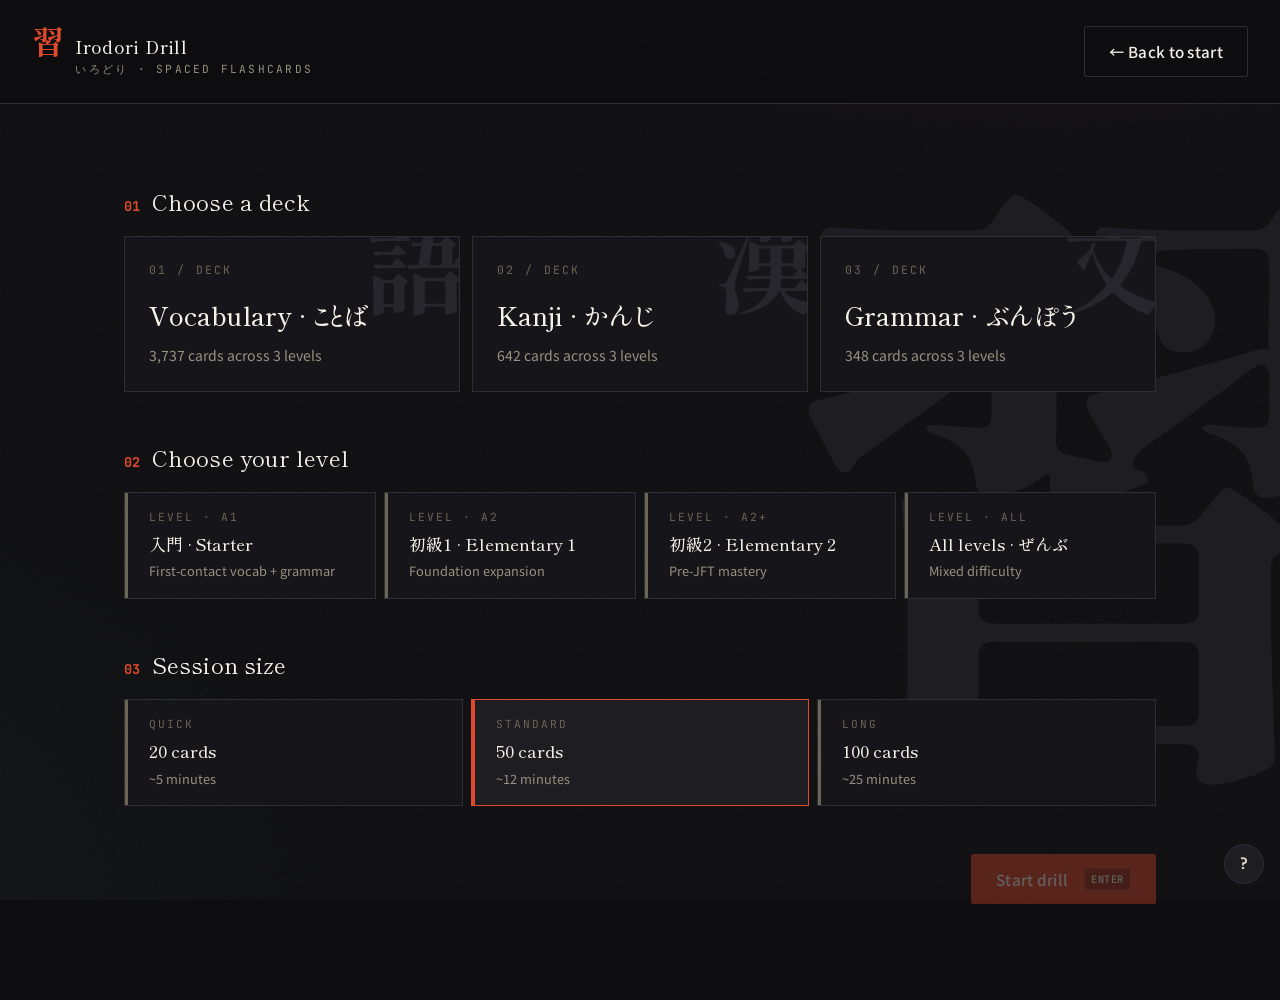
==== drill.html @ 87fb58bf "Initial JFT-Basic practice app 5 mock papers (300 questions) with timed exam mode, section drill, re" ====
<!doctype html>
<html lang="en">
<head>
  <meta charset="utf-8" />
  <meta name="viewport" content="width=device-width, initial-scale=1" />
  <title>Irodori Drill — JFT-Basic Practice</title>
  <link rel="stylesheet" href="css/styles.css" />
</head>
<body>
  <div class="hero-kanji" aria-hidden="true">習</div>

  <header class="site-header">
    <div class="brand">
      <span class="mark">習</span>
      <span>
        <div class="title">Irodori Drill</div>
        <div class="kana-sub">いろどり · Spaced flashcards</div>
      </span>
    </div>
    <div><a class="btn secondary" href="index.html">← Back to start</a></div>
  </header>

  <main>
    <div id="setup-view">
      <div class="step-label">
        <span class="num">01</span>
        <span class="text">Choose a deck</span>
      </div>
      <div class="mode-grid stagger" id="deck-grid"></div>

      <div class="step-label">
        <span class="num">02</span>
        <span class="text">Choose your level</span>
      </div>
      <div class="paper-picker stagger" id="level-picker">
        <button class="paper-card" data-level="starter">
          <div class="num">LEVEL · A1</div>
          <div class="name">入門 · Starter</div>
          <div class="meta">First-contact vocab + grammar</div>
        </button>
        <button class="paper-card" data-level="elementary-1">
          <div class="num">LEVEL · A2</div>
          <div class="name">初級1 · Elementary 1</div>
          <div class="meta">Foundation expansion</div>
        </button>
        <button class="paper-card" data-level="elementary-2">
          <div class="num">LEVEL · A2+</div>
          <div class="name">初級2 · Elementary 2</div>
          <div class="meta">Pre-JFT mastery</div>
        </button>
        <button class="paper-card" data-level="all">
          <div class="num">LEVEL · ALL</div>
          <div class="name">All levels · ぜんぶ</div>
          <div class="meta">Mixed difficulty</div>
        </button>
      </div>

      <div class="step-label">
        <span class="num">03</span>
        <span class="text">Session size</span>
      </div>
      <div class="paper-picker stagger" id="size-picker">
        <button class="paper-card" data-size="20">
          <div class="num">QUICK</div>
          <div class="name">20 cards</div>
          <div class="meta">~5 minutes</div>
        </button>
        <button class="paper-card selected" data-size="50">
          <div class="num">STANDARD</div>
          <div class="name">50 cards</div>
          <div class="meta">~12 minutes</div>
        </button>
        <button class="paper-card" data-size="100">
          <div class="num">LONG</div>
          <div class="name">100 cards</div>
          <div class="meta">~25 minutes</div>
        </button>
      </div>

      <div class="action-bar">
        <button class="btn" id="start-drill-btn" disabled>
          Start drill
          <span class="kbd">ENTER</span>
        </button>
      </div>
    </div>

    <div id="drill-view" class="hidden"></div>
    <div id="summary-view" class="hidden"></div>
  </main>

  <button class="help-toggle" id="help-toggle" aria-label="Keyboard shortcuts">?</button>
  <div class="help-panel" id="help-panel" role="dialog">
    <h4>Keyboard shortcuts</h4>
    <div class="row"><span>Flip card</span><span class="keys"><span class="kbd-chip">Space</span></span></div>
    <div class="row"><span>Mark known</span><span class="keys"><span class="kbd-chip">K</span><span class="kbd-chip">→</span></span></div>
    <div class="row"><span>Mark unknown</span><span class="keys"><span class="kbd-chip">J</span></span></div>
    <div class="row"><span>Replay reading</span><span class="keys"><span class="kbd-chip">R</span></span></div>
    <div class="row"><span>Exit drill</span><span class="keys"><span class="kbd-chip">Esc</span></span></div>
  </div>

  <div class="toast-host" id="toast-host"></div>

  <script type="module" src="js/drill.js"></script>
</body>
</html>
---- css/styles.css ----
/* ============================================================
   JFT-Basic Practice — Modern Japanese Editorial
   ============================================================
   Aesthetic: sumi-ink dark + vermilion (朱色) accent
   Display:   Shippori Mincho B1 — refined modern mincho
   Body:      Noto Sans JP — legible kana/kanji
   Numerals:  JetBrains Mono — tabular figures for timer/score
   ============================================================ */

@import url("https://fonts.googleapis.com/css2?family=Shippori+Mincho+B1:wght@400;500;700;800&family=Noto+Sans+JP:wght@300;400;500;700&family=JetBrains+Mono:wght@400;500;700&display=swap");

/* ---------- design tokens ---------- */
:root {
  /* sumi ink palette */
  --ink-0: #0e0e10;
  --ink-1: #16161a;
  --ink-2: #1d1d22;
  --ink-3: #26262c;
  --ink-4: #34343c;
  --rule:  #2e2e35;

  /* washi (text-on-dark) */
  --paper-0: #f5f1e8;
  --paper-1: #d8d2c4;
  --paper-2: #98917f;
  --paper-3: #6b6557;

  /* one accent — shu-iro (vermilion, like a torii or hanko stamp) */
  --shu:        #e04a2c;
  --shu-dim:    #b03720;
  --shu-glow:   rgba(224, 74, 44, 0.18);

  /* secondary spectrum (kept muted — these are SECTION colors, not loud) */
  --sec-1: #d4a847;   /* kihada yellow — Script & Vocabulary */
  --sec-2: #6ba4c4;   /* hanada blue — Conversation & Expression */
  --sec-3: #c47b6b;   /* asagi pink — Listening */
  --sec-4: #8aab6f;   /* matcha — Reading */

  /* semantic */
  --ok:    #8aab6f;
  --warn:  #d4a847;
  --bad:   #e04a2c;

  /* spacing scale (8-pt grid) */
  --s-1: 4px;
  --s-2: 8px;
  --s-3: 12px;
  --s-4: 16px;
  --s-5: 24px;
  --s-6: 32px;
  --s-7: 48px;
  --s-8: 64px;
  --s-9: 96px;

  /* radii — kept tight, almost zero, with one playful exception */
  --r-0: 0;
  --r-1: 2px;
  --r-2: 6px;
  --r-pill: 999px;

  /* shadows */
  --sh-1: 0 1px 0 rgba(0,0,0,0.5), 0 4px 24px rgba(0,0,0,0.35);
  --sh-2: 0 1px 0 rgba(0,0,0,0.5), 0 12px 40px rgba(0,0,0,0.55);

  /* motion */
  --ease: cubic-bezier(0.2, 0.7, 0.2, 1);
  --t-fast: 120ms;
  --t-med:  280ms;
  --t-slow: 600ms;

  /* containers */
  --maxw: 1080px;
}

/* ---------- reset ---------- */
*, *::before, *::after { box-sizing: border-box; }
html, body { margin: 0; padding: 0; }
button { font: inherit; color: inherit; background: none; border: none; cursor: pointer; }
a { color: inherit; text-decoration: none; }

::selection { background: var(--shu); color: var(--ink-0); }

/* ---------- base typography ---------- */
html {
  font-size: 16px;
  -webkit-font-smoothing: antialiased;
  text-rendering: optimizeLegibility;
}

body {
  min-height: 100vh;
  font-family: "Noto Sans JP", system-ui, -apple-system, sans-serif;
  font-weight: 400;
  font-feature-settings: "palt" 1;     /* proportional kerning for kana */
  color: var(--paper-0);
  background: var(--ink-0);
  background-image:
    radial-gradient(1200px 600px at 80% -200px, rgba(224, 74, 44, 0.08), transparent 60%),
    radial-gradient(900px 700px at -200px 100%, rgba(107, 164, 196, 0.05), transparent 60%);
  background-attachment: fixed;
  letter-spacing: 0.005em;
  line-height: 1.6;
  display: flex;
  flex-direction: column;
}

/* paper-grain noise layer — sets atmosphere without being noisy */
body::before {
  content: "";
  position: fixed;
  inset: 0;
  pointer-events: none;
  z-index: 0;
  opacity: 0.045;
  background-image: url("data:image/svg+xml;utf8,<svg xmlns='http://www.w3.org/2000/svg' width='160' height='160'><filter id='n'><feTurbulence type='fractalNoise' baseFrequency='0.85' numOctaves='2' stitchTiles='stitch'/></filter><rect width='100%25' height='100%25' filter='url(%23n)'/></svg>");
}

h1, h2, h3, h4 {
  font-family: "Shippori Mincho B1", "Noto Serif JP", serif;
  font-weight: 700;
  letter-spacing: -0.01em;
  line-height: 1.15;
  margin: 0;
}

h1 { font-size: clamp(1.6rem, 2.2vw + 1rem, 2.6rem); }
h2 { font-size: clamp(1.25rem, 0.8vw + 1rem, 1.7rem); font-weight: 500; }
h3 { font-size: 1.15rem; font-weight: 500; }

p { margin: 0 0 var(--s-3); }

.kana, .ja {
  font-family: "Shippori Mincho B1", "Noto Serif JP", serif;
}

.mono { font-family: "JetBrains Mono", ui-monospace, monospace; }

.kicker {
  font-family: "JetBrains Mono", monospace;
  font-size: 0.72rem;
  letter-spacing: 0.24em;
  text-transform: uppercase;
  color: var(--paper-2);
}

.muted { color: var(--paper-2); }
.center { text-align: center; }

/* ============================================================
   LAYOUT — header + main
   ============================================================ */

main {
  flex: 1;
  position: relative;
  z-index: 1;
  width: 100%;
  max-width: var(--maxw);
  margin: 0 auto;
  padding: var(--s-6) var(--s-5) var(--s-9);
}

.site-header {
  position: relative;
  z-index: 2;
  padding: var(--s-5) var(--s-6);
  display: flex;
  align-items: center;
  justify-content: space-between;
  gap: var(--s-5);
  flex-wrap: wrap;
  border-bottom: 1px solid var(--rule);
  background: rgba(14, 14, 16, 0.85);
  backdrop-filter: blur(12px);
  -webkit-backdrop-filter: blur(12px);
}

.site-header .brand {
  display: flex;
  align-items: baseline;
  gap: var(--s-3);
}

.site-header .brand .mark {
  font-family: "Shippori Mincho B1", serif;
  font-size: 2rem;
  font-weight: 800;
  color: var(--shu);
  line-height: 1;
  letter-spacing: -0.02em;
}

.site-header .brand .title {
  font-family: "Shippori Mincho B1", serif;
  font-size: 1.1rem;
  font-weight: 500;
  letter-spacing: 0.02em;
}

.site-header .brand .kana-sub {
  font-family: "JetBrains Mono", monospace;
  font-size: 0.7rem;
  letter-spacing: 0.2em;
  color: var(--paper-2);
  text-transform: uppercase;
}

/* hero kanji — decorative anchor floating top-right of pages */
.hero-kanji {
  position: fixed;
  font-family: "Shippori Mincho B1", serif;
  font-weight: 800;
  font-size: clamp(20rem, 50vw, 42rem);
  line-height: 0.85;
  color: var(--ink-2);
  user-select: none;
  pointer-events: none;
  top: 50%;
  right: -8%;
  transform: translateY(-50%);
  z-index: 0;
  letter-spacing: -0.04em;
}

/* ============================================================
   LANDING PAGE
   ============================================================ */

.intro {
  border-top: 1px solid var(--rule);
  border-bottom: 1px solid var(--rule);
  padding: var(--s-7) 0;
  margin-bottom: var(--s-7);
  display: grid;
  grid-template-columns: 1fr 2fr;
  gap: var(--s-6);
  align-items: end;
}
@media (max-width: 720px) {
  .intro { grid-template-columns: 1fr; }
}

.intro .lead-kana {
  font-family: "Shippori Mincho B1", serif;
  font-weight: 800;
  font-size: clamp(3rem, 6vw, 5rem);
  line-height: 0.9;
  color: var(--paper-0);
}
.intro .lead-kana em {
  display: block;
  color: var(--shu);
  font-style: normal;
  font-size: 0.45em;
  font-weight: 500;
  margin-top: var(--s-3);
  letter-spacing: 0.08em;
}

.intro .lead-copy p {
  font-size: 1.05rem;
  color: var(--paper-1);
  max-width: 52ch;
}
.intro .lead-copy ul {
  list-style: none;
  padding: 0;
  margin: var(--s-4) 0 0;
  display: grid;
  gap: var(--s-2);
  font-size: 0.95rem;
  color: var(--paper-2);
}
.intro .lead-copy ul li::before {
  content: "—";
  color: var(--shu);
  margin-right: var(--s-2);
}

.step-label {
  display: flex;
  align-items: baseline;
  gap: var(--s-3);
  margin: var(--s-7) 0 var(--s-4);
}
.step-label .num {
  font-family: "JetBrains Mono", monospace;
  font-size: 0.85rem;
  font-weight: 700;
  color: var(--shu);
}
.step-label .text {
  font-family: "Shippori Mincho B1", serif;
  font-size: 1.4rem;
}

.mode-grid {
  display: grid;
  grid-template-columns: repeat(auto-fit, minmax(240px, 1fr));
  gap: var(--s-3);
}
.mode-card {
  position: relative;
  text-align: left;
  padding: var(--s-5);
  background: var(--ink-1);
  border: 1px solid var(--rule);
  display: flex;
  flex-direction: column;
  gap: var(--s-2);
  transition: transform var(--t-fast) var(--ease),
              border-color var(--t-fast) var(--ease),
              background var(--t-fast) var(--ease);
  overflow: hidden;
}
.mode-card::before {
  content: attr(data-kanji);
  position: absolute;
  right: -10px;
  top: -28px;
  font-family: "Shippori Mincho B1", serif;
  font-weight: 800;
  font-size: 6.5rem;
  color: var(--ink-3);
  line-height: 1;
  user-select: none;
  transition: color var(--t-med) var(--ease), transform var(--t-med) var(--ease);
  pointer-events: none;
}
.mode-card:hover {
  border-color: var(--paper-3);
  transform: translateY(-2px);
}
.mode-card:hover::before { color: var(--shu-dim); transform: translate(-4px, 4px); }
.mode-card.selected {
  border-color: var(--shu);
  background: linear-gradient(180deg, rgba(224,74,44,0.12), transparent 60%), var(--ink-1);
}
.mode-card.selected::before { color: var(--shu); }
.mode-card .num {
  font-family: "JetBrains Mono", monospace;
  font-size: 0.72rem;
  letter-spacing: 0.2em;
  color: var(--paper-3);
}
.mode-card .label {
  font-family: "Shippori Mincho B1", serif;
  font-size: 1.6rem;
  font-weight: 500;
  margin-top: var(--s-2);
  z-index: 1;
}
.mode-card .desc {
  font-size: 0.88rem;
  color: var(--paper-2);
  z-index: 1;
  position: relative;
}

.paper-picker {
  display: grid;
  grid-template-columns: repeat(auto-fit, minmax(150px, 1fr));
  gap: var(--s-2);
}
.paper-card {
  position: relative;
  padding: var(--s-4) var(--s-4) var(--s-4) var(--s-5);
  background: var(--ink-1);
  border: 1px solid var(--rule);
  text-align: left;
  display: flex;
  flex-direction: column;
  gap: var(--s-1);
  transition: border-color var(--t-fast) var(--ease), background var(--t-fast) var(--ease);
}
.paper-card::before {
  content: "";
  position: absolute;
  left: 0; top: 0; bottom: 0;
  width: 3px;
  background: var(--paper-3);
  transition: background var(--t-fast) var(--ease);
}
.paper-card:hover { border-color: var(--paper-3); }
.paper-card:hover::before { background: var(--shu-dim); }
.paper-card.selected {
  border-color: var(--shu);
  background: var(--ink-2);
}
.paper-card.selected::before { background: var(--shu); }
.paper-card .num {
  font-family: "JetBrains Mono", monospace;
  font-size: 0.7rem;
  letter-spacing: 0.18em;
  color: var(--paper-3);
}
.paper-card .name {
  font-family: "Shippori Mincho B1", serif;
  font-size: 1.05rem;
  font-weight: 500;
  color: var(--paper-0);
}
.paper-card .meta {
  font-size: 0.8rem;
  color: var(--paper-2);
}

.action-bar {
  display: flex;
  gap: var(--s-3);
  margin-top: var(--s-7);
  justify-content: flex-end;
  flex-wrap: wrap;
  align-items: center;
}

/* ============================================================
   BUTTONS
   ============================================================ */

.btn {
  --bg: var(--shu);
  --fg: var(--paper-0);
  --bd: var(--shu);
  display: inline-flex;
  align-items: center;
  gap: var(--s-2);
  padding: var(--s-3) var(--s-5);
  background: var(--bg);
  color: var(--fg);
  border: 1px solid var(--bd);
  border-radius: var(--r-1);
  font-family: "Noto Sans JP", sans-serif;
  font-weight: 500;
  font-size: 0.95rem;
  letter-spacing: 0.02em;
  cursor: pointer;
  transition: transform var(--t-fast) var(--ease),
              background var(--t-fast) var(--ease),
              border-color var(--t-fast) var(--ease),
              box-shadow var(--t-fast) var(--ease);
  position: relative;
}
.btn:hover:not(:disabled) {
  transform: translateY(-1px);
  box-shadow: 0 0 0 4px var(--shu-glow);
}
.btn:active:not(:disabled) { transform: translateY(0); }
.btn:disabled {
  opacity: 0.35;
  cursor: not-allowed;
  transform: none;
  box-shadow: none;
}
.btn.secondary {
  --bg: transparent;
  --fg: var(--paper-0);
  --bd: var(--rule);
}
.btn.secondary:hover:not(:disabled) {
  --bd: var(--paper-1);
  background: var(--ink-2);
  box-shadow: none;
}
.btn.danger { --bg: var(--shu); --bd: var(--shu); }
.btn.ghost {
  --bg: transparent;
  --fg: var(--paper-2);
  --bd: transparent;
  padding: var(--s-2) var(--s-3);
}
.btn.ghost:hover:not(:disabled) { --fg: var(--paper-0); background: var(--ink-2); box-shadow: none; }

.btn .kbd {
  display: inline-flex;
  align-items: center;
  justify-content: center;
  font-family: "JetBrains Mono", monospace;
  font-size: 0.65rem;
  font-weight: 600;
  padding: 2px 6px;
  margin-left: var(--s-2);
  background: rgba(0,0,0,0.25);
  border: 1px solid rgba(255,255,255,0.12);
  border-radius: 3px;
  letter-spacing: 0.05em;
}

/* keyboard hint chip (standalone) */
.kbd-chip {
  display: inline-flex;
  align-items: center;
  justify-content: center;
  font-family: "JetBrains Mono", monospace;
  font-size: 0.7rem;
  font-weight: 600;
  min-width: 22px;
  padding: 2px 6px;
  background: var(--ink-2);
  border: 1px solid var(--rule);
  border-bottom-width: 2px;
  border-radius: 3px;
  color: var(--paper-1);
  letter-spacing: 0.05em;
}

/* focus rings */
:focus-visible {
  outline: 2px solid var(--shu);
  outline-offset: 3px;
}

/* ============================================================
   EXAM TOOLBAR + TIMER
   ============================================================ */

.exam-toolbar {
  position: sticky;
  top: 0;
  z-index: 50;
  padding: var(--s-3) var(--s-5);
  display: grid;
  grid-template-columns: auto 1fr auto auto;
  gap: var(--s-4);
  align-items: center;
  background: rgba(14,14,16,0.92);
  border-bottom: 1px solid var(--rule);
  backdrop-filter: blur(12px);
  -webkit-backdrop-filter: blur(12px);
}
.exam-toolbar .title {
  font-family: "Shippori Mincho B1", serif;
  font-size: 1.05rem;
  font-weight: 500;
  color: var(--paper-1);
}
.exam-toolbar .exit-link {
  display: inline-flex;
  align-items: center;
  gap: var(--s-2);
  padding: var(--s-2) var(--s-3);
  font-size: 0.85rem;
  color: var(--paper-2);
  border-radius: var(--r-1);
  transition: color var(--t-fast) var(--ease), background var(--t-fast) var(--ease);
}
.exam-toolbar .exit-link:hover { color: var(--paper-0); background: var(--ink-2); }

.timer {
  font-family: "JetBrains Mono", monospace;
  font-size: 1.8rem;
  font-weight: 700;
  letter-spacing: 0.04em;
  font-variant-numeric: tabular-nums;
  color: var(--paper-0);
  padding: var(--s-2) var(--s-4);
  background: var(--ink-1);
  border: 1px solid var(--rule);
  border-radius: var(--r-1);
  position: relative;
  transition: color var(--t-med) var(--ease), border-color var(--t-med) var(--ease), background var(--t-med) var(--ease);
}
.timer::before {
  content: "";
  position: absolute;
  inset: -1px;
  border-radius: var(--r-1);
  pointer-events: none;
  opacity: 0;
  box-shadow: 0 0 0 4px var(--shu-glow);
  transition: opacity var(--t-med) var(--ease);
}
.timer.warning {
  color: var(--warn);
  border-color: var(--warn);
  background: rgba(212, 168, 71, 0.07);
}
.timer.danger {
  color: var(--shu);
  border-color: var(--shu);
  background: rgba(224, 74, 44, 0.08);
  animation: pulse 1.4s ease-in-out infinite;
}
.timer.danger::before { opacity: 1; }
@keyframes pulse {
  0%, 100% { box-shadow: 0 0 0 0 var(--shu-glow); }
  50%      { box-shadow: 0 0 0 8px transparent; }
}

/* ============================================================
   QUESTION GRID (NAV)
   ============================================================ */

.qgrid-wrap {
  margin: var(--s-5) 0 var(--s-6);
  padding: var(--s-4);
  background: var(--ink-1);
  border: 1px solid var(--rule);
  border-radius: var(--r-1);
}
.qgrid-meta {
  display: flex;
  justify-content: space-between;
  align-items: center;
  margin-bottom: var(--s-3);
  font-family: "JetBrains Mono", monospace;
  font-size: 0.72rem;
  letter-spacing: 0.16em;
  text-transform: uppercase;
  color: var(--paper-3);
}
.qgrid-meta .legend {
  display: flex;
  gap: var(--s-3);
  font-size: 0.7rem;
}
.qgrid-meta .legend span { display: inline-flex; align-items: center; gap: 4px; }
.qgrid-meta .legend .dot {
  width: 8px; height: 8px; border-radius: 50%;
  display: inline-block;
  background: var(--paper-3);
}
.qgrid-meta .legend .dot.answered { background: var(--ok); }
.qgrid-meta .legend .dot.flagged  { background: var(--warn); }

.qgrid {
  display: grid;
  grid-template-columns: repeat(15, 1fr);
  gap: 4px;
}
@media (max-width: 700px) {
  .qgrid { grid-template-columns: repeat(10, 1fr); }
}
.qgrid button {
  aspect-ratio: 1 / 1;
  background: var(--ink-3);
  border: 1px solid transparent;
  font-family: "JetBrains Mono", monospace;
  font-size: 0.75rem;
  font-weight: 500;
  color: var(--paper-2);
  padding: 0;
  position: relative;
  transition: transform var(--t-fast) var(--ease),
              background var(--t-fast) var(--ease),
              color var(--t-fast) var(--ease),
              border-color var(--t-fast) var(--ease);
}
.qgrid button:hover {
  background: var(--ink-4);
  color: var(--paper-0);
  transform: scale(1.08);
  z-index: 2;
}
.qgrid button.answered {
  background: rgba(138, 171, 111, 0.18);
  color: var(--ok);
}
.qgrid button.answered::after {
  content: "";
  position: absolute;
  bottom: 3px; left: 50%;
  transform: translateX(-50%);
  width: 12px; height: 1px;
  background: var(--ok);
}
.qgrid button.flagged::before {
  content: "";
  position: absolute;
  top: 2px; right: 2px;
  width: 0; height: 0;
  border-left: 6px solid transparent;
  border-bottom: 6px solid var(--warn);
}
.qgrid button.current {
  background: var(--shu);
  color: var(--paper-0);
  z-index: 1;
}
.qgrid button.current::after {
  content: "";
  position: absolute;
  inset: -3px;
  border: 1px solid var(--shu);
  pointer-events: none;
}

/* ============================================================
   QUESTION CARD
   ============================================================ */

.question-card {
  position: relative;
  margin-top: var(--s-5);
  padding: var(--s-6) var(--s-6) var(--s-7);
  background: var(--ink-1);
  border: 1px solid var(--rule);
  border-radius: var(--r-1);
}
.question-card::before {
  /* subtle accent edge */
  content: "";
  position: absolute;
  left: 0; top: 0; bottom: 0;
  width: 3px;
  background: var(--shu);
}

.q-header {
  display: flex;
  align-items: baseline;
  gap: var(--s-4);
  margin-bottom: var(--s-5);
  padding-bottom: var(--s-4);
  border-bottom: 1px solid var(--rule);
  flex-wrap: wrap;
}
.q-header .q-number {
  font-family: "Shippori Mincho B1", serif;
  font-size: 2.6rem;
  font-weight: 800;
  line-height: 1;
  color: var(--paper-0);
}
.q-header .q-number .total {
  font-size: 1rem;
  color: var(--paper-3);
  font-weight: 400;
  margin-left: var(--s-2);
}

.section-chip {
  display: inline-flex;
  align-items: center;
  gap: var(--s-2);
  padding: 4px var(--s-3);
  border-radius: var(--r-pill);
  font-family: "JetBrains Mono", monospace;
  font-size: 0.7rem;
  letter-spacing: 0.16em;
  text-transform: uppercase;
  border: 1px solid currentColor;
}
.section-chip.script-vocab { color: var(--sec-1); }
.section-chip.convo-expr   { color: var(--sec-2); }
.section-chip.listening    { color: var(--sec-3); }
.section-chip.reading      { color: var(--sec-4); }
.section-chip .ja-label {
  font-family: "Shippori Mincho B1", serif;
  font-size: 0.85rem;
  letter-spacing: 0.02em;
  text-transform: none;
  margin-left: var(--s-1);
  color: inherit;
  opacity: 0.78;
}

.context-block {
  background: var(--ink-2);
  border-left: 3px solid var(--paper-3);
  padding: var(--s-4) var(--s-5);
  margin: var(--s-4) 0;
  white-space: pre-wrap;
  font-family: "Shippori Mincho B1", serif;
  font-size: 1rem;
  line-height: 1.85;
  color: var(--paper-1);
  border-radius: 0 var(--r-1) var(--r-1) 0;
}

.audio-controls {
  display: flex;
  gap: var(--s-4);
  align-items: center;
  background: linear-gradient(135deg, var(--ink-2), var(--ink-1));
  border: 1px solid var(--rule);
  border-left: 3px solid var(--sec-3);
  padding: var(--s-4) var(--s-5);
  margin: var(--s-4) 0;
  border-radius: 0 var(--r-1) var(--r-1) 0;
}
.audio-controls .audio-label {
  font-size: 0.88rem;
  color: var(--paper-2);
  flex: 1;
  line-height: 1.4;
}
.audio-controls .audio-label strong { color: var(--paper-0); }

.prompt {
  font-family: "Shippori Mincho B1", serif;
  font-size: 1.35rem;
  line-height: 1.6;
  color: var(--paper-0);
  margin: var(--s-5) 0 var(--s-6);
  white-space: pre-wrap;
  letter-spacing: 0.01em;
}

/* ---------- options ---------- */
.options {
  display: flex;
  flex-direction: column;
  gap: var(--s-2);
}
.option {
  display: grid;
  grid-template-columns: auto auto 1fr;
  align-items: center;
  gap: var(--s-4);
  padding: var(--s-4) var(--s-5);
  background: var(--ink-2);
  border: 1px solid var(--rule);
  border-radius: var(--r-1);
  cursor: pointer;
  transition: transform var(--t-fast) var(--ease),
              background var(--t-fast) var(--ease),
              border-color var(--t-fast) var(--ease);
  position: relative;
  overflow: hidden;
  font-size: 1.02rem;
  line-height: 1.5;
}
.option:hover {
  border-color: var(--paper-3);
  background: var(--ink-3);
  transform: translateX(2px);
}
.option .letter {
  font-family: "Shippori Mincho B1", serif;
  font-size: 1.4rem;
  font-weight: 700;
  width: 36px;
  height: 36px;
  display: inline-flex;
  align-items: center;
  justify-content: center;
  background: var(--ink-1);
  border: 1px solid var(--rule);
  border-radius: var(--r-1);
  color: var(--paper-1);
  transition: all var(--t-fast) var(--ease);
}
.option .num-hint {
  font-family: "JetBrains Mono", monospace;
  font-size: 0.65rem;
  font-weight: 500;
  color: var(--paper-3);
  letter-spacing: 0.1em;
}
.option input[type="radio"] { display: none; }

.option.selected {
  border-color: var(--shu);
  background: linear-gradient(135deg, rgba(224, 74, 44, 0.12), var(--ink-2));
}
.option.selected .letter {
  background: var(--shu);
  border-color: var(--shu);
  color: var(--paper-0);
  transform: rotate(-2deg);
}

.option.correct {
  border-color: var(--ok);
  background: rgba(138, 171, 111, 0.08);
}
.option.correct .letter {
  background: var(--ok);
  border-color: var(--ok);
  color: var(--ink-0);
}
.option.incorrect {
  border-color: var(--shu-dim);
  background: rgba(224, 74, 44, 0.08);
}
.option.incorrect .letter {
  background: var(--shu-dim);
  border-color: var(--shu-dim);
  color: var(--paper-0);
}

.q-nav {
  display: flex;
  justify-content: space-between;
  gap: var(--s-3);
  margin-top: var(--s-6);
  flex-wrap: wrap;
}
.q-nav .left, .q-nav .right { display: flex; gap: var(--s-2); flex-wrap: wrap; }

/* ============================================================
   MODAL
   ============================================================ */

.backdrop {
  position: fixed;
  inset: 0;
  background: rgba(0,0,0,0.7);
  backdrop-filter: blur(4px);
  -webkit-backdrop-filter: blur(4px);
  display: flex;
  align-items: center;
  justify-content: center;
  z-index: 200;
  animation: fadeIn var(--t-med) var(--ease);
}
@keyframes fadeIn { from { opacity: 0; } to { opacity: 1; } }
.modal {
  background: var(--ink-1);
  border: 1px solid var(--paper-3);
  padding: var(--s-6);
  max-width: 480px;
  width: calc(100% - 32px);
  box-shadow: var(--sh-2);
  position: relative;
  animation: rise var(--t-med) var(--ease);
}
@keyframes rise { from { transform: translateY(12px); opacity: 0; } to { transform: translateY(0); opacity: 1; } }
.modal::before {
  content: "";
  position: absolute;
  left: 0; top: 0; bottom: 0;
  width: 3px;
  background: var(--shu);
}
.modal h3 {
  font-family: "Shippori Mincho B1", serif;
  font-size: 1.4rem;
  margin-bottom: var(--s-3);
}
.modal .actions {
  display: flex;
  gap: var(--s-3);
  justify-content: flex-end;
  margin-top: var(--s-5);
}

/* ============================================================
   RESULTS PAGE
   ============================================================ */

.score-card {
  margin: var(--s-6) 0;
  padding: var(--s-7);
  border: 1px solid var(--rule);
  background: var(--ink-1);
  display: grid;
  grid-template-columns: 1fr auto;
  gap: var(--s-7);
  align-items: center;
  position: relative;
  overflow: hidden;
}
.score-card::after {
  content: attr(data-kanji);
  position: absolute;
  right: -40px; top: -40px;
  font-family: "Shippori Mincho B1", serif;
  font-weight: 800;
  font-size: 18rem;
  line-height: 0.85;
  color: var(--ink-2);
  user-select: none;
  pointer-events: none;
}
.score-card.pass::after { color: rgba(138, 171, 111, 0.06); }
.score-card.fail::after { color: rgba(224, 74, 44, 0.06); }

@media (max-width: 720px) {
  .score-card { grid-template-columns: 1fr; padding: var(--s-5); }
}

.score-card .score-meta { z-index: 1; }
.score-card .kicker { margin-bottom: var(--s-3); }
.score-card .verdict {
  font-family: "Shippori Mincho B1", serif;
  font-size: 2rem;
  font-weight: 700;
  margin-bottom: var(--s-2);
}
.score-card.pass .verdict { color: var(--ok); }
.score-card.fail .verdict { color: var(--shu); }

.score-card .score-meta-line {
  font-size: 0.88rem;
  color: var(--paper-2);
}

.score-card .score-block {
  text-align: right;
  z-index: 1;
}
.score-card .score-number {
  font-family: "Shippori Mincho B1", serif;
  font-size: clamp(5rem, 14vw, 9rem);
  line-height: 0.9;
  font-weight: 800;
  font-variant-numeric: tabular-nums;
  letter-spacing: -0.04em;
}
.score-card.pass .score-number { color: var(--ok); }
.score-card.fail .score-number { color: var(--shu); }
.score-card .score-out-of {
  font-family: "JetBrains Mono", monospace;
  font-size: 0.85rem;
  color: var(--paper-2);
  letter-spacing: 0.1em;
}

.section-bars {
  display: grid;
  gap: var(--s-3);
  margin-top: var(--s-4);
}
.section-bar {
  display: grid;
  grid-template-columns: 220px 1fr auto;
  gap: var(--s-4);
  align-items: center;
}
@media (max-width: 720px) {
  .section-bar { grid-template-columns: 1fr; gap: var(--s-1); }
}
.section-bar .label {
  display: flex;
  flex-direction: column;
  gap: 2px;
}
.section-bar .label .en {
  font-family: "Shippori Mincho B1", serif;
  font-size: 1.05rem;
}
.section-bar .label .ja {
  font-family: "JetBrains Mono", monospace;
  font-size: 0.7rem;
  letter-spacing: 0.16em;
  color: var(--paper-3);
}
.section-bar .bar-track {
  position: relative;
  height: 26px;
  background: var(--ink-2);
  border: 1px solid var(--rule);
  overflow: hidden;
}
.section-bar .bar-fill {
  height: 100%;
  background: linear-gradient(90deg, var(--accent, var(--ok)), var(--accent, var(--ok)));
  transform-origin: left;
  animation: barIn 900ms var(--ease) both;
}
@keyframes barIn { from { transform: scaleX(0); } to { transform: scaleX(1); } }
.section-bar[data-sec="script-vocab"] .bar-fill { background: var(--sec-1); }
.section-bar[data-sec="convo-expr"]   .bar-fill { background: var(--sec-2); }
.section-bar[data-sec="listening"]    .bar-fill { background: var(--sec-3); }
.section-bar[data-sec="reading"]      .bar-fill { background: var(--sec-4); }
.section-bar .pct {
  font-family: "JetBrains Mono", monospace;
  font-size: 1rem;
  font-weight: 600;
  font-variant-numeric: tabular-nums;
  min-width: 50px;
  text-align: right;
}

.wrong-list {
  display: grid;
  gap: var(--s-4);
  margin-top: var(--s-4);
}
.wrong-item {
  border: 1px solid var(--rule);
  background: var(--ink-1);
  padding: var(--s-5);
  border-radius: var(--r-1);
  position: relative;
}
.wrong-item::before {
  content: "";
  position: absolute;
  left: 0; top: 0; bottom: 0;
  width: 2px;
  background: var(--shu-dim);
}
.wrong-item .qid {
  font-family: "JetBrains Mono", monospace;
  font-size: 0.7rem;
  letter-spacing: 0.16em;
  color: var(--paper-3);
  text-transform: uppercase;
  margin-bottom: var(--s-2);
}
.wrong-item .prompt {
  margin: var(--s-3) 0;
  font-size: 1.05rem;
  font-family: "Shippori Mincho B1", serif;
}
.wrong-item .answers {
  display: flex;
  gap: var(--s-5);
  flex-wrap: wrap;
  margin: var(--s-3) 0;
  font-size: 0.92rem;
}
.wrong-item .answers .yours { color: var(--shu); }
.wrong-item .answers .correct { color: var(--ok); }
.wrong-item .explanation {
  margin-top: var(--s-3);
  padding-top: var(--s-3);
  border-top: 1px dashed var(--rule);
  font-size: 0.95rem;
  color: var(--paper-1);
  line-height: 1.7;
}
.wrong-item .ja-explanation {
  margin-top: var(--s-2);
  font-family: "Shippori Mincho B1", serif;
  color: var(--paper-2);
  font-size: 0.95rem;
}

/* ============================================================
   DRILL MODE (FLASHCARD)
   ============================================================ */

.drill-card {
  margin: var(--s-5) 0;
  padding: var(--s-7) var(--s-6);
  background: linear-gradient(180deg, var(--ink-2), var(--ink-1));
  border: 1px solid var(--rule);
  border-radius: var(--r-1);
  text-align: center;
  position: relative;
  min-height: 280px;
  display: flex;
  flex-direction: column;
  justify-content: center;
  align-items: center;
  gap: var(--s-3);
  animation: rise var(--t-med) var(--ease);
  overflow: hidden;
}
.drill-card[data-side="front"]::after {
  content: "前";
  position: absolute;
  right: var(--s-4); top: var(--s-3);
  font-family: "Shippori Mincho B1", serif;
  font-weight: 800;
  font-size: 0.9rem;
  color: var(--paper-3);
  letter-spacing: 0.04em;
}
.drill-card[data-side="back"]::after {
  content: "答";
  position: absolute;
  right: var(--s-4); top: var(--s-3);
  font-family: "Shippori Mincho B1", serif;
  font-weight: 800;
  font-size: 0.9rem;
  color: var(--shu);
  letter-spacing: 0.04em;
}

.drill-front {
  font-family: "Shippori Mincho B1", serif;
  font-size: clamp(2.6rem, 6vw, 4.2rem);
  font-weight: 700;
  line-height: 1.15;
  color: var(--paper-0);
  letter-spacing: -0.01em;
}
.drill-kanji {
  font-size: clamp(6rem, 14vw, 11rem);
  line-height: 1;
}
.drill-pattern {
  font-size: clamp(1.8rem, 4vw, 2.8rem);
  font-weight: 500;
}
.drill-reading {
  font-size: 1.4rem;
  color: var(--shu);
  letter-spacing: 0.04em;
}
.drill-meaning {
  font-family: "Noto Sans JP", sans-serif;
  font-size: 1.05rem;
  color: var(--paper-1);
  margin-top: var(--s-2);
  max-width: 56ch;
  line-height: 1.55;
}
.drill-pos {
  font-family: "JetBrains Mono", monospace;
  font-size: 0.75rem;
  letter-spacing: 0.14em;
  color: var(--paper-3);
}
.drill-sub {
  font-family: "JetBrains Mono", monospace;
  font-size: 0.7rem;
  letter-spacing: 0.16em;
  text-transform: uppercase;
  color: var(--paper-3);
  margin-top: var(--s-4);
}

/* ============================================================
   PRACTICE-MODE INLINE FEEDBACK
   ============================================================ */

.feedback-block {
  margin-top: var(--s-4);
  padding: var(--s-5);
  border: 1px solid var(--rule);
  position: relative;
  background: var(--ink-1);
  animation: rise var(--t-med) var(--ease);
}
.feedback-block::before {
  content: "";
  position: absolute;
  left: 0; top: 0; bottom: 0;
  width: 3px;
  background: var(--paper-3);
}
.feedback-block.correct::before  { background: var(--ok); }
.feedback-block.incorrect::before { background: var(--shu); }
.feedback-block .label {
  font-family: "Shippori Mincho B1", serif;
  font-size: 1.1rem;
  font-weight: 500;
  margin-bottom: var(--s-2);
  display: flex;
  align-items: center;
  gap: var(--s-2);
}
.feedback-block.correct .label   { color: var(--ok); }
.feedback-block.incorrect .label { color: var(--shu); }
.feedback-block .explanation {
  color: var(--paper-1);
  font-size: 0.95rem;
  line-height: 1.7;
}
.feedback-block .ja-explanation {
  color: var(--paper-2);
  font-family: "Shippori Mincho B1", serif;
  font-size: 0.95rem;
  margin-top: var(--s-2);
}

/* ============================================================
   HELP OVERLAY / KEYBOARD SHORTCUTS
   ============================================================ */

.help-toggle {
  position: fixed;
  bottom: var(--s-4);
  right: var(--s-4);
  z-index: 60;
  width: 40px;
  height: 40px;
  border-radius: 50%;
  background: var(--ink-2);
  border: 1px solid var(--rule);
  color: var(--paper-1);
  display: inline-flex;
  align-items: center;
  justify-content: center;
  font-family: "JetBrains Mono", monospace;
  font-weight: 700;
  font-size: 1rem;
  transition: transform var(--t-fast) var(--ease), background var(--t-fast) var(--ease);
}
.help-toggle:hover { background: var(--shu); color: var(--paper-0); transform: scale(1.08); }

.help-panel {
  position: fixed;
  bottom: calc(var(--s-4) + 52px);
  right: var(--s-4);
  z-index: 59;
  width: 320px;
  max-width: calc(100vw - 32px);
  background: var(--ink-1);
  border: 1px solid var(--paper-3);
  padding: var(--s-5);
  box-shadow: var(--sh-2);
  transform-origin: bottom right;
  transform: scale(0.95);
  opacity: 0;
  pointer-events: none;
  transition: transform var(--t-fast) var(--ease), opacity var(--t-fast) var(--ease);
}
.help-panel.open {
  transform: scale(1);
  opacity: 1;
  pointer-events: auto;
}
.help-panel h4 {
  font-family: "Shippori Mincho B1", serif;
  font-size: 1rem;
  font-weight: 500;
  margin-bottom: var(--s-3);
}
.help-panel .row {
  display: flex;
  justify-content: space-between;
  align-items: center;
  font-size: 0.85rem;
  padding: var(--s-2) 0;
  border-bottom: 1px dashed var(--rule);
}
.help-panel .row:last-child { border-bottom: none; }
.help-panel .row .keys { display: flex; gap: var(--s-1); }

/* ============================================================
   TOAST
   ============================================================ */

.toast-host {
  position: fixed;
  bottom: var(--s-4);
  left: 50%;
  transform: translateX(-50%);
  z-index: 70;
  display: flex;
  flex-direction: column;
  gap: var(--s-2);
  pointer-events: none;
}
.toast {
  background: var(--ink-1);
  border: 1px solid var(--paper-3);
  border-left: 3px solid var(--shu);
  padding: var(--s-3) var(--s-5);
  font-size: 0.9rem;
  color: var(--paper-0);
  box-shadow: var(--sh-1);
  animation: toastIn var(--t-med) var(--ease), toastOut var(--t-med) var(--ease) 3.2s forwards;
  pointer-events: auto;
}
@keyframes toastIn  { from { transform: translateY(20px); opacity: 0; } to { transform: translateY(0); opacity: 1; } }
@keyframes toastOut { to { transform: translateY(20px); opacity: 0; } }

/* ============================================================
   ENTRANCE ANIMATIONS
   ============================================================ */

@keyframes stagger {
  from { transform: translateY(8px); opacity: 0; }
  to   { transform: translateY(0); opacity: 1; }
}
.stagger > * {
  animation: stagger var(--t-med) var(--ease) both;
}
.stagger > *:nth-child(1) { animation-delay: 0.04s; }
.stagger > *:nth-child(2) { animation-delay: 0.08s; }
.stagger > *:nth-child(3) { animation-delay: 0.12s; }
.stagger > *:nth-child(4) { animation-delay: 0.16s; }
.stagger > *:nth-child(5) { animation-delay: 0.20s; }
.stagger > *:nth-child(6) { animation-delay: 0.24s; }
.stagger > *:nth-child(7) { animation-delay: 0.28s; }
.stagger > *:nth-child(8) { animation-delay: 0.32s; }

/* ============================================================
   UTILITIES
   ============================================================ */
.hidden { display: none !important; }
.row { display: flex; gap: var(--s-3); align-items: center; flex-wrap: wrap; }
.spacer { flex: 1; }
.divider {
  height: 1px;
  background: var(--rule);
  margin: var(--s-5) 0;
}

/* reduced motion */
@media (prefers-reduced-motion: reduce) {
  *, *::before, *::after {
    animation-duration: 0.001ms !important;
    transition-duration: 0.001ms !important;
  }
}

/* ============================================================
   MOBILE TUNING
   ============================================================ */

@media (max-width: 720px) {
  .hero-kanji { display: none; }
  .score-card::after { font-size: 12rem; right: -20px; top: -20px; }
}

@media (max-width: 600px) {
  main { padding: var(--s-4); }
  .site-header { padding: var(--s-4); }
  .site-header .brand .mark { font-size: 1.5rem; }
  .question-card { padding: var(--s-4); }
  .q-header .q-number { font-size: 2rem; }
  .prompt { font-size: 1.1rem; }
  .option { grid-template-columns: auto 1fr; gap: var(--s-3); padding: var(--s-3) var(--s-4); }
  .option .num-hint { display: none; }
  .option .letter { font-size: 1.15rem; width: 30px; height: 30px; }
  .timer { font-size: 1.3rem; padding: var(--s-1) var(--s-3); }
  .exam-toolbar { grid-template-columns: 1fr auto auto; padding: var(--s-3); }
  .exam-toolbar .title { grid-column: 1 / -1; order: -1; font-size: 0.9rem; }
  .help-toggle { bottom: var(--s-3); right: var(--s-3); }
  .intro .lead-kana { font-size: 2.4rem; }
  .step-label .text { font-size: 1.1rem; }
  .mode-card::before { font-size: 4.5rem; }
  .qgrid-meta .legend { font-size: 0.6rem; gap: var(--s-2); flex-wrap: wrap; }
}
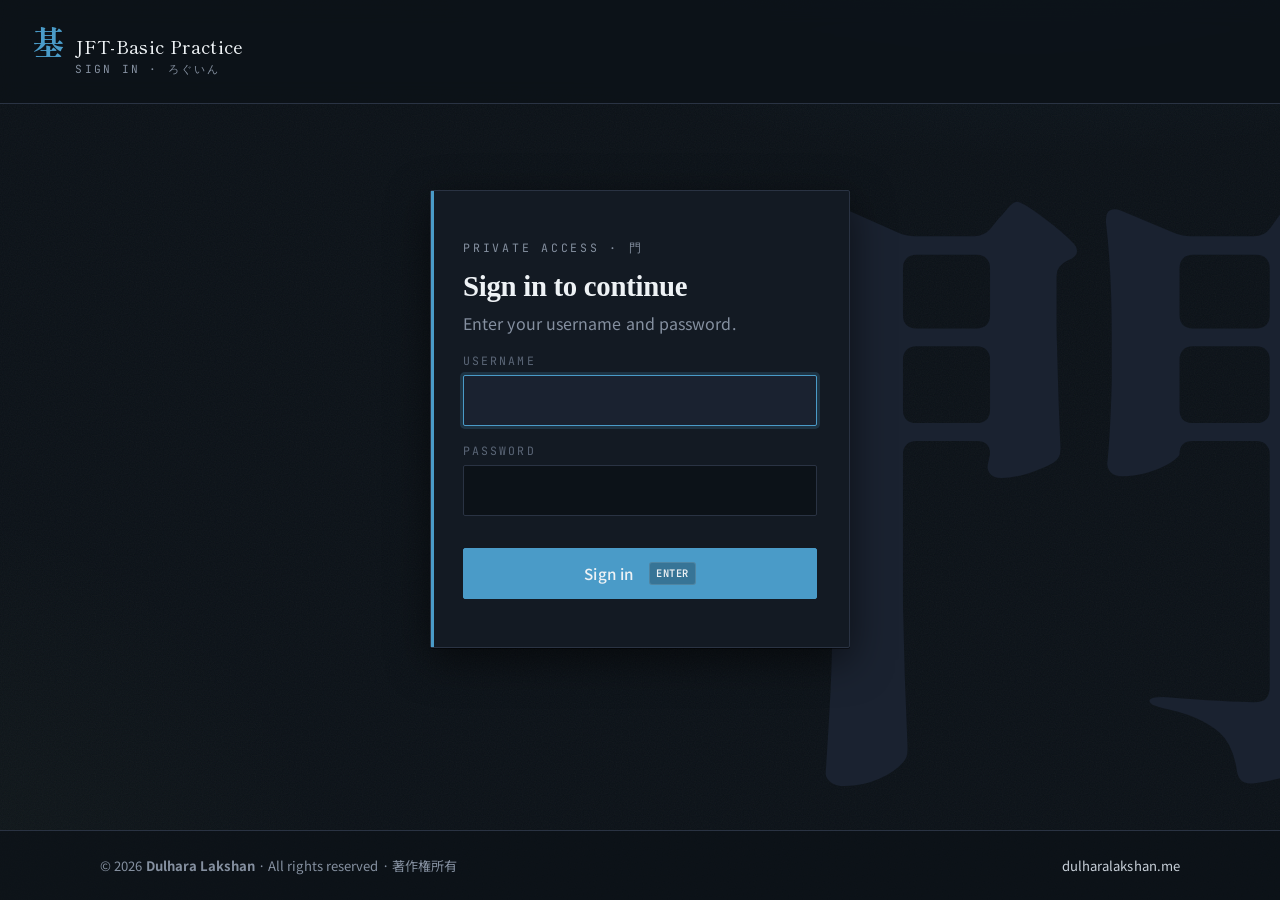
==== commit 0b8d580a: "Add author attribution, copyright, and About page - about.html: full author bio, portfolio link, lic" ====
--- a/drill.html
+++ b/drill.html
@@ -89,7 +89,14 @@
     <div id="summary-view" class="hidden"></div>
   </main>
 
-  <button class="help-toggle" id="help-toggle" aria-label="Keyboard shortcuts">?</button>
+  <footer class="site-footer">
+    <div class="footer-row">
+      <div>© 2026 <a href="about.html"><strong>Dulhara Lakshan</strong></a> · All rights reserved · 著作権所有</div>
+      <div class="muted">Unauthorized printing or distribution prohibited · <a href="https://dulharalakshan.me" target="_blank" rel="noopener">dulharalakshan.me</a></div>
+    </div>
+  </footer>
+
+    <button class="help-toggle" id="help-toggle" aria-label="Keyboard shortcuts">?</button>
   <div class="help-panel" id="help-panel" role="dialog">
     <h4>Keyboard shortcuts</h4>
     <div class="row"><span>Flip card</span><span class="keys"><span class="kbd-chip">Space</span></span></div>
--- a/css/styles.css
+++ b/css/styles.css
@@ -1,7 +1,8 @@
 /* ============================================================
    JFT-Basic Practice — Modern Japanese Editorial
    ============================================================
-   Aesthetic: sumi-ink dark + vermilion (朱色) accent
+   Aesthetic: sumi-ink dark + ai-iro (藍色, indigo) accent
+              cool-tuned palette for long-session focus
    Display:   Shippori Mincho B1 — refined modern mincho
    Body:      Noto Sans JP — legible kana/kanji
    Numerals:  JetBrains Mono — tabular figures for timer/score
@@ -11,35 +12,35 @@
 
 /* ---------- design tokens ---------- */
 :root {
-  /* sumi ink palette */
-  --ink-0: #0e0e10;
-  --ink-1: #16161a;
-  --ink-2: #1d1d22;
-  --ink-3: #26262c;
-  --ink-4: #34343c;
-  --rule:  #2e2e35;
-
-  /* washi (text-on-dark) */
-  --paper-0: #f5f1e8;
-  --paper-1: #d8d2c4;
-  --paper-2: #98917f;
-  --paper-3: #6b6557;
-
-  /* one accent — shu-iro (vermilion, like a torii or hanko stamp) */
-  --shu:        #e04a2c;
-  --shu-dim:    #b03720;
-  --shu-glow:   rgba(224, 74, 44, 0.18);
-
-  /* secondary spectrum (kept muted — these are SECTION colors, not loud) */
-  --sec-1: #d4a847;   /* kihada yellow — Script & Vocabulary */
+  /* sumi-ink palette, shifted cool (less warm undertone) */
+  --ink-0: #0c1218;
+  --ink-1: #131a23;
+  --ink-2: #1a2230;
+  --ink-3: #232c3c;
+  --ink-4: #2e394d;
+  --rule:  #2a3343;
+
+  /* washi (text-on-dark) — cooler off-white */
+  --paper-0: #eef2f5;
+  --paper-1: #c8d0d9;
+  --paper-2: #8590a0;
+  --paper-3: #5b6677;
+
+  /* one accent — ai-iro 藍色 (traditional Japanese indigo, calm and focused) */
+  --shu:        #4a9bc8;   /* legacy name kept; value is now ai-iro */
+  --shu-dim:    #2d7396;
+  --shu-glow:   rgba(74, 155, 200, 0.20);
+
+  /* secondary spectrum — section colors, mixed temperature for variety */
+  --sec-1: #b9b264;   /* moegi muted yellow-green — Script & Vocabulary */
   --sec-2: #6ba4c4;   /* hanada blue — Conversation & Expression */
-  --sec-3: #c47b6b;   /* asagi pink — Listening */
+  --sec-3: #7fb1b5;   /* asagi pale teal — Listening (was warm pink) */
   --sec-4: #8aab6f;   /* matcha — Reading */
 
   /* semantic */
   --ok:    #8aab6f;
-  --warn:  #d4a847;
-  --bad:   #e04a2c;
+  --warn:  #d4a847;   /* warning kept warm — functional signal only */
+  --bad:   #c25554;   /* fail muted clay — calmer than fiery red */
 
   /* spacing scale (8-pt grid) */
   --s-1: 4px;
@@ -95,8 +96,8 @@
   color: var(--paper-0);
   background: var(--ink-0);
   background-image:
-    radial-gradient(1200px 600px at 80% -200px, rgba(224, 74, 44, 0.08), transparent 60%),
-    radial-gradient(900px 700px at -200px 100%, rgba(107, 164, 196, 0.05), transparent 60%);
+    radial-gradient(1200px 600px at 80% -200px, rgba(74, 155, 200, 0.10), transparent 60%),
+    radial-gradient(900px 700px at -200px 100%, rgba(138, 171, 111, 0.05), transparent 60%);
   background-attachment: fixed;
   letter-spacing: 0.005em;
   line-height: 1.6;
@@ -170,7 +171,7 @@
   gap: var(--s-5);
   flex-wrap: wrap;
   border-bottom: 1px solid var(--rule);
-  background: rgba(14, 14, 16, 0.85);
+  background: rgba(12, 18, 24, 0.85);
   backdrop-filter: blur(12px);
   -webkit-backdrop-filter: blur(12px);
 }
@@ -578,7 +579,7 @@
 .timer.danger {
   color: var(--shu);
   border-color: var(--shu);
-  background: rgba(224, 74, 44, 0.08);
+  background: rgba(74, 155, 200, 0.10);
   animation: pulse 1.4s ease-in-out infinite;
 }
 .timer.danger::before { opacity: 1; }
@@ -852,7 +853,7 @@
 
 .option.selected {
   border-color: var(--shu);
-  background: linear-gradient(135deg, rgba(224, 74, 44, 0.12), var(--ink-2));
+  background: linear-gradient(135deg, rgba(74, 155, 200, 0.14), var(--ink-2));
 }
 .option.selected .letter {
   background: var(--shu);
@@ -872,7 +873,7 @@
 }
 .option.incorrect {
   border-color: var(--shu-dim);
-  background: rgba(224, 74, 44, 0.08);
+  background: rgba(74, 155, 200, 0.10);
 }
 .option.incorrect .letter {
   background: var(--shu-dim);
@@ -965,7 +966,7 @@
   pointer-events: none;
 }
 .score-card.pass::after { color: rgba(138, 171, 111, 0.06); }
-.score-card.fail::after { color: rgba(224, 74, 44, 0.06); }
+.score-card.fail::after { color: rgba(74, 155, 200, 0.06); }
 
 @media (max-width: 720px) {
   .score-card { grid-template-columns: 1fr; padding: var(--s-5); }
@@ -1362,6 +1363,188 @@
 .stagger > *:nth-child(6) { animation-delay: 0.24s; }
 .stagger > *:nth-child(7) { animation-delay: 0.28s; }
 .stagger > *:nth-child(8) { animation-delay: 0.32s; }
+
+/* ============================================================
+   FOOTER + LICENSE + ABOUT
+   ============================================================ */
+
+.site-footer {
+  position: relative;
+  z-index: 1;
+  margin-top: var(--s-9);
+  padding: var(--s-5) var(--s-6);
+  border-top: 1px solid var(--rule);
+  background: rgba(12, 18, 24, 0.7);
+  font-size: 0.82rem;
+}
+.site-footer .footer-row {
+  max-width: var(--maxw);
+  margin: 0 auto;
+  display: flex;
+  justify-content: space-between;
+  align-items: center;
+  gap: var(--s-4);
+  flex-wrap: wrap;
+  color: var(--paper-2);
+}
+.site-footer a { color: var(--paper-1); transition: color var(--t-fast) var(--ease); }
+.site-footer a:hover { color: var(--shu); }
+
+.license-card {
+  position: relative;
+  background: var(--ink-1);
+  border: 1px solid var(--rule);
+  border-radius: var(--r-1);
+  padding: var(--s-6);
+  margin-bottom: var(--s-7);
+}
+.license-card::before {
+  content: "";
+  position: absolute;
+  left: 0; top: 0; bottom: 0;
+  width: 3px;
+  background: var(--shu);
+}
+.license-card .license-line {
+  font-family: "Shippori Mincho B1", serif;
+  font-size: 1.15rem;
+  margin-bottom: var(--s-3);
+}
+.license-card .license-line .ja-mark {
+  color: var(--shu);
+  font-weight: 700;
+  margin-right: var(--s-1);
+}
+.license-card h3 {
+  margin-top: var(--s-5);
+  font-family: "JetBrains Mono", monospace;
+  font-size: 0.72rem;
+  letter-spacing: 0.18em;
+  text-transform: uppercase;
+  color: var(--paper-2);
+  font-weight: 500;
+}
+.license-card ul {
+  margin: var(--s-2) 0 0;
+  padding-left: 0;
+  list-style: none;
+  display: grid;
+  gap: var(--s-2);
+  font-size: 0.95rem;
+  color: var(--paper-1);
+}
+.license-card ul li {
+  padding-left: var(--s-4);
+  position: relative;
+}
+.license-card ul li::before {
+  content: "—";
+  position: absolute;
+  left: 0;
+  color: var(--shu);
+}
+.license-card p { color: var(--paper-1); margin: var(--s-3) 0 0; }
+
+.ack-list {
+  list-style: none;
+  padding: 0;
+  display: grid;
+  gap: var(--s-2);
+  margin: 0 0 var(--s-7);
+  color: var(--paper-1);
+}
+.ack-list li::before {
+  content: "—";
+  color: var(--shu);
+  margin-right: var(--s-2);
+}
+
+/* ============================================================
+   LOGIN PAGE
+   ============================================================ */
+
+.login-main {
+  flex: 1;
+  display: flex;
+  align-items: center;
+  justify-content: center;
+  position: relative;
+  z-index: 1;
+  padding: var(--s-7) var(--s-5);
+}
+
+.login-card {
+  position: relative;
+  max-width: 420px;
+  width: 100%;
+  padding: var(--s-7) var(--s-6);
+  background: var(--ink-1);
+  border: 1px solid var(--rule);
+  border-radius: var(--r-1);
+  box-shadow: var(--sh-2);
+  animation: rise var(--t-med) var(--ease);
+}
+.login-card::before {
+  content: "";
+  position: absolute;
+  left: 0; top: 0; bottom: 0;
+  width: 3px;
+  background: var(--shu);
+}
+
+.login-title {
+  font-family: "Shippori Mincho B1", serif;
+  font-size: 1.8rem;
+  font-weight: 700;
+  margin: var(--s-3) 0 var(--s-2);
+  letter-spacing: -0.01em;
+}
+
+.login-card .field {
+  display: flex;
+  flex-direction: column;
+  gap: var(--s-1);
+  margin: var(--s-4) 0;
+}
+.login-card .field span {
+  font-family: "JetBrains Mono", monospace;
+  font-size: 0.72rem;
+  letter-spacing: 0.18em;
+  text-transform: uppercase;
+  color: var(--paper-3);
+}
+.login-card input {
+  background: var(--ink-0);
+  border: 1px solid var(--rule);
+  border-radius: var(--r-1);
+  padding: var(--s-3) var(--s-4);
+  font: inherit;
+  font-size: 1rem;
+  color: var(--paper-0);
+  transition: border-color var(--t-fast) var(--ease), background var(--t-fast) var(--ease);
+}
+.login-card input:focus {
+  border-color: var(--shu);
+  outline: none;
+  background: var(--ink-2);
+  box-shadow: 0 0 0 3px var(--shu-glow);
+}
+
+.login-error {
+  margin: var(--s-3) 0;
+  padding: var(--s-3) var(--s-4);
+  background: rgba(194, 85, 84, 0.12);
+  border: 1px solid var(--bad);
+  border-radius: var(--r-1);
+  color: var(--bad);
+  font-size: 0.9rem;
+}
+
+.login-card .btn {
+  width: 100%;
+  justify-content: center;
+  margin-top: var(--s-4);
+}
 
 /* ============================================================
    UTILITIES
